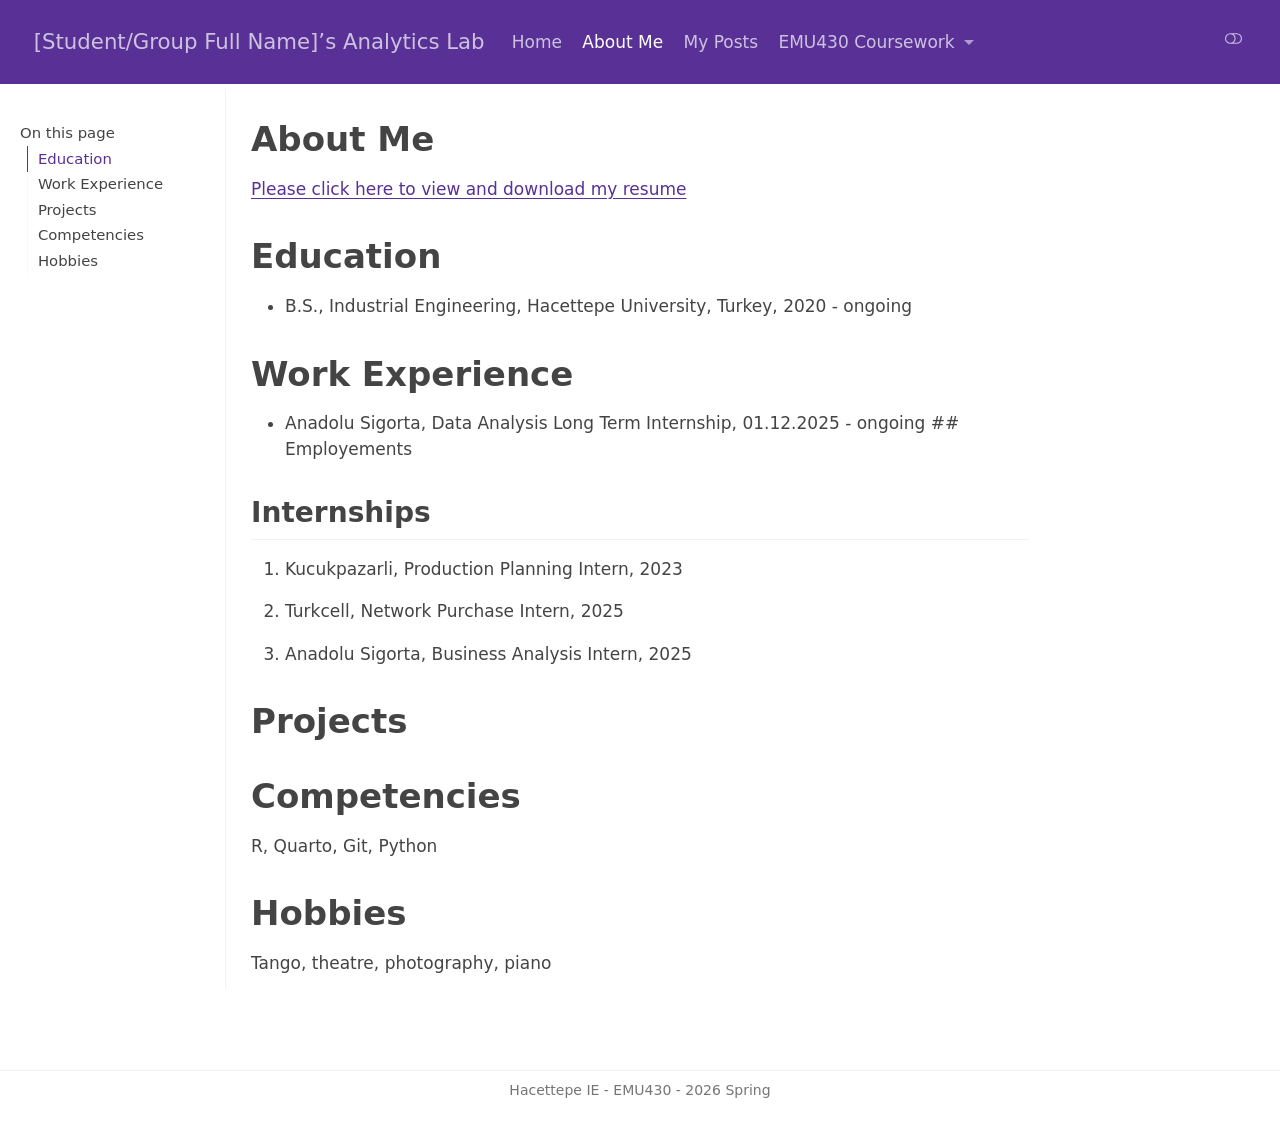
==== docs/about.html @ c9972774 "Personalizations were made and a CV was added." ====
<!DOCTYPE html>
<html xmlns="http://www.w3.org/1999/xhtml" lang="en" xml:lang="en"><head>

<meta charset="utf-8">
<meta name="generator" content="quarto-1.8.25">

<meta name="viewport" content="width=device-width, initial-scale=1.0, user-scalable=yes">


<title>About Me – [Student/Group Full Name]’s Analytics Lab</title>
<style>
code{white-space: pre-wrap;}
span.smallcaps{font-variant: small-caps;}
div.columns{display: flex; gap: min(4vw, 1.5em);}
div.column{flex: auto; overflow-x: auto;}
div.hanging-indent{margin-left: 1.5em; text-indent: -1.5em;}
ul.task-list{list-style: none;}
ul.task-list li input[type="checkbox"] {
  width: 0.8em;
  margin: 0 0.8em 0.2em -1em; /* quarto-specific, see https://github.com/quarto-dev/quarto-cli/issues/4556 */ 
  vertical-align: middle;
}
</style>


<script src="site_libs/quarto-nav/quarto-nav.js"></script>
<script src="site_libs/quarto-nav/headroom.min.js"></script>
<script src="site_libs/clipboard/clipboard.min.js"></script>
<script src="site_libs/quarto-search/autocomplete.umd.js"></script>
<script src="site_libs/quarto-search/fuse.min.js"></script>
<script src="site_libs/quarto-search/quarto-search.js"></script>
<meta name="quarto:offset" content="./">
<script src="site_libs/quarto-html/quarto.js" type="module"></script>
<script src="site_libs/quarto-html/tabsets/tabsets.js" type="module"></script>
<script src="site_libs/quarto-html/axe/axe-check.js" type="module"></script>
<script src="site_libs/quarto-html/popper.min.js"></script>
<script src="site_libs/quarto-html/tippy.umd.min.js"></script>
<script src="site_libs/quarto-html/anchor.min.js"></script>
<link href="site_libs/quarto-html/tippy.css" rel="stylesheet">
<link href="site_libs/quarto-html/quarto-syntax-highlighting-7b89279ff1a6dce999919e0e67d4d9ec.css" rel="stylesheet" class="quarto-color-scheme" id="quarto-text-highlighting-styles">
<link href="site_libs/quarto-html/quarto-syntax-highlighting-dark-707d8167ce6003fca903bfe2be84ab7f.css" rel="stylesheet" class="quarto-color-scheme quarto-color-alternate" id="quarto-text-highlighting-styles">
<link href="site_libs/quarto-html/quarto-syntax-highlighting-7b89279ff1a6dce999919e0e67d4d9ec.css" rel="stylesheet" class="quarto-color-scheme-extra" id="quarto-text-highlighting-styles">
<script src="site_libs/bootstrap/bootstrap.min.js"></script>
<link href="site_libs/bootstrap/bootstrap-icons.css" rel="stylesheet">
<link href="site_libs/bootstrap/bootstrap-1f4f0a526e33a25f9ede20238f494f88.min.css" rel="stylesheet" append-hash="true" class="quarto-color-scheme" id="quarto-bootstrap" data-mode="light">
<link href="site_libs/bootstrap/bootstrap-dark-b7d7e4963d0d63b27f52642e5120691d.min.css" rel="stylesheet" append-hash="true" class="quarto-color-scheme quarto-color-alternate" id="quarto-bootstrap" data-mode="dark">
<link href="site_libs/bootstrap/bootstrap-1f4f0a526e33a25f9ede20238f494f88.min.css" rel="stylesheet" append-hash="true" class="quarto-color-scheme-extra" id="quarto-bootstrap" data-mode="light">
<script id="quarto-search-options" type="application/json">{
  "location": "navbar",
  "copy-button": false,
  "collapse-after": 3,
  "panel-placement": "end",
  "type": "overlay",
  "limit": 50,
  "keyboard-shortcut": [
    "f",
    "/",
    "s"
  ],
  "show-item-context": false,
  "language": {
    "search-no-results-text": "No results",
    "search-matching-documents-text": "matching documents",
    "search-copy-link-title": "Copy link to search",
    "search-hide-matches-text": "Hide additional matches",
    "search-more-match-text": "more match in this document",
    "search-more-matches-text": "more matches in this document",
    "search-clear-button-title": "Clear",
    "search-text-placeholder": "",
    "search-detached-cancel-button-title": "Cancel",
    "search-submit-button-title": "Submit",
    "search-label": "Search"
  }
}</script>


<link rel="stylesheet" href="styles.css">
</head>

<body class="docked nav-fixed quarto-light"><script id="quarto-html-before-body" type="application/javascript">
    const toggleBodyColorMode = (bsSheetEl) => {
      const mode = bsSheetEl.getAttribute("data-mode");
      const bodyEl = window.document.querySelector("body");
      if (mode === "dark") {
        bodyEl.classList.add("quarto-dark");
        bodyEl.classList.remove("quarto-light");
      } else {
        bodyEl.classList.add("quarto-light");
        bodyEl.classList.remove("quarto-dark");
      }
    }
    const toggleBodyColorPrimary = () => {
      const bsSheetEl = window.document.querySelector("link#quarto-bootstrap:not([rel=disabled-stylesheet])");
      if (bsSheetEl) {
        toggleBodyColorMode(bsSheetEl);
      }
    }
    const setColorSchemeToggle = (alternate) => {
      const toggles = window.document.querySelectorAll('.quarto-color-scheme-toggle');
      for (let i=0; i < toggles.length; i++) {
        const toggle = toggles[i];
        if (toggle) {
          if (alternate) {
            toggle.classList.add("alternate");
          } else {
            toggle.classList.remove("alternate");
          }
        }
      }
    };
    const toggleColorMode = (alternate) => {
      // Switch the stylesheets
      const primaryStylesheets = window.document.querySelectorAll('link.quarto-color-scheme:not(.quarto-color-alternate)');
      const alternateStylesheets = window.document.querySelectorAll('link.quarto-color-scheme.quarto-color-alternate');
      manageTransitions('#quarto-margin-sidebar .nav-link', false);
      if (alternate) {
        // note: dark is layered on light, we don't disable primary!
        enableStylesheet(alternateStylesheets);
        for (const sheetNode of alternateStylesheets) {
          if (sheetNode.id === "quarto-bootstrap") {
            toggleBodyColorMode(sheetNode);
          }
        }
      } else {
        disableStylesheet(alternateStylesheets);
        enableStylesheet(primaryStylesheets)
        toggleBodyColorPrimary();
      }
      manageTransitions('#quarto-margin-sidebar .nav-link', true);
      // Switch the toggles
      setColorSchemeToggle(alternate)
      // Hack to workaround the fact that safari doesn't
      // properly recolor the scrollbar when toggling (#1455)
      if (navigator.userAgent.indexOf('Safari') > 0 && navigator.userAgent.indexOf('Chrome') == -1) {
        manageTransitions("body", false);
        window.scrollTo(0, 1);
        setTimeout(() => {
          window.scrollTo(0, 0);
          manageTransitions("body", true);
        }, 40);
      }
    }
    const disableStylesheet = (stylesheets) => {
      for (let i=0; i < stylesheets.length; i++) {
        const stylesheet = stylesheets[i];
        stylesheet.rel = 'disabled-stylesheet';
      }
    }
    const enableStylesheet = (stylesheets) => {
      for (let i=0; i < stylesheets.length; i++) {
        const stylesheet = stylesheets[i];
        if(stylesheet.rel !== 'stylesheet') { // for Chrome, which will still FOUC without this check
          stylesheet.rel = 'stylesheet';
        }
      }
    }
    const manageTransitions = (selector, allowTransitions) => {
      const els = window.document.querySelectorAll(selector);
      for (let i=0; i < els.length; i++) {
        const el = els[i];
        if (allowTransitions) {
          el.classList.remove('notransition');
        } else {
          el.classList.add('notransition');
        }
      }
    }
    const isFileUrl = () => {
      return window.location.protocol === 'file:';
    }
    const hasAlternateSentinel = () => {
      let styleSentinel = getColorSchemeSentinel();
      if (styleSentinel !== null) {
        return styleSentinel === "alternate";
      } else {
        return false;
      }
    }
    const setStyleSentinel = (alternate) => {
      const value = alternate ? "alternate" : "default";
      if (!isFileUrl()) {
        window.localStorage.setItem("quarto-color-scheme", value);
      } else {
        localAlternateSentinel = value;
      }
    }
    const getColorSchemeSentinel = () => {
      if (!isFileUrl()) {
        const storageValue = window.localStorage.getItem("quarto-color-scheme");
        return storageValue != null ? storageValue : localAlternateSentinel;
      } else {
        return localAlternateSentinel;
      }
    }
    const toggleGiscusIfUsed = (isAlternate, darkModeDefault) => {
      const baseTheme = document.querySelector('#giscus-base-theme')?.value ?? 'light';
      const alternateTheme = document.querySelector('#giscus-alt-theme')?.value ?? 'dark';
      let newTheme = '';
      if(authorPrefersDark) {
        newTheme = isAlternate ? baseTheme : alternateTheme;
      } else {
        newTheme = isAlternate ? alternateTheme : baseTheme;
      }
      const changeGiscusTheme = () => {
        // From: https://github.com/giscus/giscus/issues/336
        const sendMessage = (message) => {
          const iframe = document.querySelector('iframe.giscus-frame');
          if (!iframe) return;
          iframe.contentWindow.postMessage({ giscus: message }, 'https://giscus.app');
        }
        sendMessage({
          setConfig: {
            theme: newTheme
          }
        });
      }
      const isGiscussLoaded = window.document.querySelector('iframe.giscus-frame') !== null;
      if (isGiscussLoaded) {
        changeGiscusTheme();
      }
    };
    const authorPrefersDark = false;
    const darkModeDefault = authorPrefersDark;
      document.querySelector('link#quarto-text-highlighting-styles.quarto-color-scheme-extra').rel = 'disabled-stylesheet';
      document.querySelector('link#quarto-bootstrap.quarto-color-scheme-extra').rel = 'disabled-stylesheet';
    let localAlternateSentinel = darkModeDefault ? 'alternate' : 'default';
    // Dark / light mode switch
    window.quartoToggleColorScheme = () => {
      // Read the current dark / light value
      let toAlternate = !hasAlternateSentinel();
      toggleColorMode(toAlternate);
      setStyleSentinel(toAlternate);
      toggleGiscusIfUsed(toAlternate, darkModeDefault);
      window.dispatchEvent(new Event('resize'));
    };
    // Switch to dark mode if need be
    if (hasAlternateSentinel()) {
      toggleColorMode(true);
    } else {
      toggleColorMode(false);
    }
  </script>

<div id="quarto-search-results"></div>
  <header id="quarto-header" class="headroom fixed-top">
    <nav class="navbar navbar-expand-lg " data-bs-theme="dark">
      <div class="navbar-container container-fluid">
      <div class="navbar-brand-container mx-auto">
    <a href="./index.html" class="navbar-brand navbar-brand-logo">
    </a>
    <a class="navbar-brand" href="./index.html">
    <span class="navbar-title">[Student/Group Full Name]’s Analytics Lab</span>
    </a>
  </div>
            <div id="quarto-search" class="" title="Search"></div>
          <button class="navbar-toggler" type="button" data-bs-toggle="collapse" data-bs-target="#navbarCollapse" aria-controls="navbarCollapse" role="menu" aria-expanded="false" aria-label="Toggle navigation" onclick="if (window.quartoToggleHeadroom) { window.quartoToggleHeadroom(); }">
  <span class="navbar-toggler-icon"></span>
</button>
          <div class="collapse navbar-collapse" id="navbarCollapse">
            <ul class="navbar-nav navbar-nav-scroll me-auto">
  <li class="nav-item">
    <a class="nav-link" href="./index.html"> 
<span class="menu-text">Home</span></a>
  </li>  
  <li class="nav-item">
    <a class="nav-link active" href="./about.html" aria-current="page"> 
<span class="menu-text">About Me</span></a>
  </li>  
  <li class="nav-item">
    <a class="nav-link" href="./posts.html"> 
<span class="menu-text">My Posts</span></a>
  </li>  
  <li class="nav-item dropdown ">
    <a class="nav-link dropdown-toggle" href="#" id="nav-menu-emu430-coursework" role="link" data-bs-toggle="dropdown" aria-expanded="false">
 <span class="menu-text">EMU430 Coursework</span>
    </a>
    <ul class="dropdown-menu" aria-labelledby="nav-menu-emu430-coursework">    
        <li>
    <a class="dropdown-item" href="./assignments.html">
 <span class="dropdown-text">Assignments</span></a>
  </li>  
        <li>
    <a class="dropdown-item" href="./project.html">
 <span class="dropdown-text">Project</span></a>
  </li>  
    </ul>
  </li>
</ul>
          </div> <!-- /navcollapse -->
            <div class="quarto-navbar-tools tools-wide">
    <a href="https://twitter.com" title="" class="quarto-navigation-tool px-1" aria-label=""><i class="bi bi-github"></i></a>
    <a href="https://twitter.com" title="" class="quarto-navigation-tool px-1" aria-label=""><i class="bi bi-twitter"></i></a>
    <a href="https://linkedin.com" title="" class="quarto-navigation-tool px-1" aria-label=""><i class="bi bi-linkedin"></i></a>
  <a href="" class="quarto-color-scheme-toggle quarto-navigation-tool  px-1" onclick="window.quartoToggleColorScheme(); return false;" title="Toggle dark mode"><i class="bi"></i></a>
</div>
      </div> <!-- /container-fluid -->
    </nav>
</header>
<!-- content -->
<div id="quarto-content" class="quarto-container page-columns page-rows-contents page-layout-article page-navbar">
<!-- sidebar -->
  <nav id="quarto-sidebar" class="sidebar collapse collapse-horizontal quarto-sidebar-collapse-item sidebar-navigation docked overflow-auto">
    <nav id="TOC" role="doc-toc" class="toc-active">
    <h2 id="toc-title">On this page</h2>
   
  <ul>
  <li><a href="#education" id="toc-education" class="nav-link active" data-scroll-target="#education">Education</a></li>
  <li><a href="#work-experience" id="toc-work-experience" class="nav-link" data-scroll-target="#work-experience">Work Experience</a>
  <ul class="collapse">
  <li><a href="#internships" id="toc-internships" class="nav-link" data-scroll-target="#internships">Internships</a></li>
  </ul></li>
  <li><a href="#projects" id="toc-projects" class="nav-link" data-scroll-target="#projects">Projects</a></li>
  <li><a href="#competencies" id="toc-competencies" class="nav-link" data-scroll-target="#competencies">Competencies</a></li>
  <li><a href="#hobbies" id="toc-hobbies" class="nav-link" data-scroll-target="#hobbies">Hobbies</a></li>
  </ul>
</nav>
</nav>
<div id="quarto-sidebar-glass" class="quarto-sidebar-collapse-item" data-bs-toggle="collapse" data-bs-target=".quarto-sidebar-collapse-item"></div>
<!-- margin-sidebar -->
    <div id="quarto-margin-sidebar" class="sidebar margin-sidebar zindex-bottom">
    </div>
<!-- main -->
<main class="content" id="quarto-document-content">


<header id="title-block-header" class="quarto-title-block default">
<div class="quarto-title">
<h1 class="title">About Me</h1>
</div>



<div class="quarto-title-meta">

    
  
    
  </div>
  


</header>


<p><a href="CerenDolekResume.pdf">Please click here to view and download my resume</a></p>
<section id="education" class="level1">
<h1>Education</h1>
<ul>
<li>B.S., Industrial Engineering, Hacettepe University, Turkey, 2020 - ongoing</li>
</ul>
</section>
<section id="work-experience" class="level1">
<h1>Work Experience</h1>
<ul>
<li>Anadolu Sigorta, Data Analysis Long Term Internship, 01.12.2025 - ongoing ## Employements</li>
</ul>
<section id="internships" class="level2">
<h2 class="anchored" data-anchor-id="internships">Internships</h2>
<ol type="1">
<li><p>Kucukpazarli, Production Planning Intern, 2023</p></li>
<li><p>Turkcell, Network Purchase Intern, 2025</p></li>
<li><p>Anadolu Sigorta, Business Analysis Intern, 2025</p></li>
</ol>
</section>
</section>
<section id="projects" class="level1">
<h1>Projects</h1>
</section>
<section id="competencies" class="level1">
<h1>Competencies</h1>
<p>R, Quarto, Git, Python</p>
</section>
<section id="hobbies" class="level1">
<h1>Hobbies</h1>
<p>Tango, theatre, photography, piano</p>


</section>

<a onclick="window.scrollTo(0, 0); return false;" role="button" id="quarto-back-to-top"><i class="bi bi-arrow-up"></i> Back to top</a></main> <!-- /main -->
<script id="quarto-html-after-body" type="application/javascript">
  window.document.addEventListener("DOMContentLoaded", function (event) {
    // Ensure there is a toggle, if there isn't float one in the top right
    if (window.document.querySelector('.quarto-color-scheme-toggle') === null) {
      const a = window.document.createElement('a');
      a.classList.add('top-right');
      a.classList.add('quarto-color-scheme-toggle');
      a.href = "";
      a.onclick = function() { try { window.quartoToggleColorScheme(); } catch {} return false; };
      const i = window.document.createElement("i");
      i.classList.add('bi');
      a.appendChild(i);
      window.document.body.appendChild(a);
    }
    setColorSchemeToggle(hasAlternateSentinel())
    const icon = "";
    const anchorJS = new window.AnchorJS();
    anchorJS.options = {
      placement: 'right',
      icon: icon
    };
    anchorJS.add('.anchored');
    const isCodeAnnotation = (el) => {
      for (const clz of el.classList) {
        if (clz.startsWith('code-annotation-')) {                     
          return true;
        }
      }
      return false;
    }
    const onCopySuccess = function(e) {
      // button target
      const button = e.trigger;
      // don't keep focus
      button.blur();
      // flash "checked"
      button.classList.add('code-copy-button-checked');
      var currentTitle = button.getAttribute("title");
      button.setAttribute("title", "Copied!");
      let tooltip;
      if (window.bootstrap) {
        button.setAttribute("data-bs-toggle", "tooltip");
        button.setAttribute("data-bs-placement", "left");
        button.setAttribute("data-bs-title", "Copied!");
        tooltip = new bootstrap.Tooltip(button, 
          { trigger: "manual", 
            customClass: "code-copy-button-tooltip",
            offset: [0, -8]});
        tooltip.show();    
      }
      setTimeout(function() {
        if (tooltip) {
          tooltip.hide();
          button.removeAttribute("data-bs-title");
          button.removeAttribute("data-bs-toggle");
          button.removeAttribute("data-bs-placement");
        }
        button.setAttribute("title", currentTitle);
        button.classList.remove('code-copy-button-checked');
      }, 1000);
      // clear code selection
      e.clearSelection();
    }
    const getTextToCopy = function(trigger) {
      const outerScaffold = trigger.parentElement.cloneNode(true);
      const codeEl = outerScaffold.querySelector('code');
      for (const childEl of codeEl.children) {
        if (isCodeAnnotation(childEl)) {
          childEl.remove();
        }
      }
      return codeEl.innerText;
    }
    const clipboard = new window.ClipboardJS('.code-copy-button:not([data-in-quarto-modal])', {
      text: getTextToCopy
    });
    clipboard.on('success', onCopySuccess);
    if (window.document.getElementById('quarto-embedded-source-code-modal')) {
      const clipboardModal = new window.ClipboardJS('.code-copy-button[data-in-quarto-modal]', {
        text: getTextToCopy,
        container: window.document.getElementById('quarto-embedded-source-code-modal')
      });
      clipboardModal.on('success', onCopySuccess);
    }
      var localhostRegex = new RegExp(/^(?:http|https):\/\/localhost\:?[0-9]*\//);
      var mailtoRegex = new RegExp(/^mailto:/);
        var filterRegex = new RegExp('/' + window.location.host + '/');
      var isInternal = (href) => {
          return filterRegex.test(href) || localhostRegex.test(href) || mailtoRegex.test(href);
      }
      // Inspect non-navigation links and adorn them if external
     var links = window.document.querySelectorAll('a[href]:not(.nav-link):not(.navbar-brand):not(.toc-action):not(.sidebar-link):not(.sidebar-item-toggle):not(.pagination-link):not(.no-external):not([aria-hidden]):not(.dropdown-item):not(.quarto-navigation-tool):not(.about-link)');
      for (var i=0; i<links.length; i++) {
        const link = links[i];
        if (!isInternal(link.href)) {
          // undo the damage that might have been done by quarto-nav.js in the case of
          // links that we want to consider external
          if (link.dataset.originalHref !== undefined) {
            link.href = link.dataset.originalHref;
          }
        }
      }
    function tippyHover(el, contentFn, onTriggerFn, onUntriggerFn) {
      const config = {
        allowHTML: true,
        maxWidth: 500,
        delay: 100,
        arrow: false,
        appendTo: function(el) {
            return el.parentElement;
        },
        interactive: true,
        interactiveBorder: 10,
        theme: 'quarto',
        placement: 'bottom-start',
      };
      if (contentFn) {
        config.content = contentFn;
      }
      if (onTriggerFn) {
        config.onTrigger = onTriggerFn;
      }
      if (onUntriggerFn) {
        config.onUntrigger = onUntriggerFn;
      }
      window.tippy(el, config); 
    }
    const noterefs = window.document.querySelectorAll('a[role="doc-noteref"]');
    for (var i=0; i<noterefs.length; i++) {
      const ref = noterefs[i];
      tippyHover(ref, function() {
        // use id or data attribute instead here
        let href = ref.getAttribute('data-footnote-href') || ref.getAttribute('href');
        try { href = new URL(href).hash; } catch {}
        const id = href.replace(/^#\/?/, "");
        const note = window.document.getElementById(id);
        if (note) {
          return note.innerHTML;
        } else {
          return "";
        }
      });
    }
    const xrefs = window.document.querySelectorAll('a.quarto-xref');
    const processXRef = (id, note) => {
      // Strip column container classes
      const stripColumnClz = (el) => {
        el.classList.remove("page-full", "page-columns");
        if (el.children) {
          for (const child of el.children) {
            stripColumnClz(child);
          }
        }
      }
      stripColumnClz(note)
      if (id === null || id.startsWith('sec-')) {
        // Special case sections, only their first couple elements
        const container = document.createElement("div");
        if (note.children && note.children.length > 2) {
          container.appendChild(note.children[0].cloneNode(true));
          for (let i = 1; i < note.children.length; i++) {
            const child = note.children[i];
            if (child.tagName === "P" && child.innerText === "") {
              continue;
            } else {
              container.appendChild(child.cloneNode(true));
              break;
            }
          }
          if (window.Quarto?.typesetMath) {
            window.Quarto.typesetMath(container);
          }
          return container.innerHTML
        } else {
          if (window.Quarto?.typesetMath) {
            window.Quarto.typesetMath(note);
          }
          return note.innerHTML;
        }
      } else {
        // Remove any anchor links if they are present
        const anchorLink = note.querySelector('a.anchorjs-link');
        if (anchorLink) {
          anchorLink.remove();
        }
        if (window.Quarto?.typesetMath) {
          window.Quarto.typesetMath(note);
        }
        if (note.classList.contains("callout")) {
          return note.outerHTML;
        } else {
          return note.innerHTML;
        }
      }
    }
    for (var i=0; i<xrefs.length; i++) {
      const xref = xrefs[i];
      tippyHover(xref, undefined, function(instance) {
        instance.disable();
        let url = xref.getAttribute('href');
        let hash = undefined; 
        if (url.startsWith('#')) {
          hash = url;
        } else {
          try { hash = new URL(url).hash; } catch {}
        }
        if (hash) {
          const id = hash.replace(/^#\/?/, "");
          const note = window.document.getElementById(id);
          if (note !== null) {
            try {
              const html = processXRef(id, note.cloneNode(true));
              instance.setContent(html);
            } finally {
              instance.enable();
              instance.show();
            }
          } else {
            // See if we can fetch this
            fetch(url.split('#')[0])
            .then(res => res.text())
            .then(html => {
              const parser = new DOMParser();
              const htmlDoc = parser.parseFromString(html, "text/html");
              const note = htmlDoc.getElementById(id);
              if (note !== null) {
                const html = processXRef(id, note);
                instance.setContent(html);
              } 
            }).finally(() => {
              instance.enable();
              instance.show();
            });
          }
        } else {
          // See if we can fetch a full url (with no hash to target)
          // This is a special case and we should probably do some content thinning / targeting
          fetch(url)
          .then(res => res.text())
          .then(html => {
            const parser = new DOMParser();
            const htmlDoc = parser.parseFromString(html, "text/html");
            const note = htmlDoc.querySelector('main.content');
            if (note !== null) {
              // This should only happen for chapter cross references
              // (since there is no id in the URL)
              // remove the first header
              if (note.children.length > 0 && note.children[0].tagName === "HEADER") {
                note.children[0].remove();
              }
              const html = processXRef(null, note);
              instance.setContent(html);
            } 
          }).finally(() => {
            instance.enable();
            instance.show();
          });
        }
      }, function(instance) {
      });
    }
        let selectedAnnoteEl;
        const selectorForAnnotation = ( cell, annotation) => {
          let cellAttr = 'data-code-cell="' + cell + '"';
          let lineAttr = 'data-code-annotation="' +  annotation + '"';
          const selector = 'span[' + cellAttr + '][' + lineAttr + ']';
          return selector;
        }
        const selectCodeLines = (annoteEl) => {
          const doc = window.document;
          const targetCell = annoteEl.getAttribute("data-target-cell");
          const targetAnnotation = annoteEl.getAttribute("data-target-annotation");
          const annoteSpan = window.document.querySelector(selectorForAnnotation(targetCell, targetAnnotation));
          const lines = annoteSpan.getAttribute("data-code-lines").split(",");
          const lineIds = lines.map((line) => {
            return targetCell + "-" + line;
          })
          let top = null;
          let height = null;
          let parent = null;
          if (lineIds.length > 0) {
              //compute the position of the single el (top and bottom and make a div)
              const el = window.document.getElementById(lineIds[0]);
              top = el.offsetTop;
              height = el.offsetHeight;
              parent = el.parentElement.parentElement;
            if (lineIds.length > 1) {
              const lastEl = window.document.getElementById(lineIds[lineIds.length - 1]);
              const bottom = lastEl.offsetTop + lastEl.offsetHeight;
              height = bottom - top;
            }
            if (top !== null && height !== null && parent !== null) {
              // cook up a div (if necessary) and position it 
              let div = window.document.getElementById("code-annotation-line-highlight");
              if (div === null) {
                div = window.document.createElement("div");
                div.setAttribute("id", "code-annotation-line-highlight");
                div.style.position = 'absolute';
                parent.appendChild(div);
              }
              div.style.top = top - 2 + "px";
              div.style.height = height + 4 + "px";
              div.style.left = 0;
              let gutterDiv = window.document.getElementById("code-annotation-line-highlight-gutter");
              if (gutterDiv === null) {
                gutterDiv = window.document.createElement("div");
                gutterDiv.setAttribute("id", "code-annotation-line-highlight-gutter");
                gutterDiv.style.position = 'absolute';
                const codeCell = window.document.getElementById(targetCell);
                const gutter = codeCell.querySelector('.code-annotation-gutter');
                gutter.appendChild(gutterDiv);
              }
              gutterDiv.style.top = top - 2 + "px";
              gutterDiv.style.height = height + 4 + "px";
            }
            selectedAnnoteEl = annoteEl;
          }
        };
        const unselectCodeLines = () => {
          const elementsIds = ["code-annotation-line-highlight", "code-annotation-line-highlight-gutter"];
          elementsIds.forEach((elId) => {
            const div = window.document.getElementById(elId);
            if (div) {
              div.remove();
            }
          });
          selectedAnnoteEl = undefined;
        };
          // Handle positioning of the toggle
      window.addEventListener(
        "resize",
        throttle(() => {
          elRect = undefined;
          if (selectedAnnoteEl) {
            selectCodeLines(selectedAnnoteEl);
          }
        }, 10)
      );
      function throttle(fn, ms) {
      let throttle = false;
      let timer;
        return (...args) => {
          if(!throttle) { // first call gets through
              fn.apply(this, args);
              throttle = true;
          } else { // all the others get throttled
              if(timer) clearTimeout(timer); // cancel #2
              timer = setTimeout(() => {
                fn.apply(this, args);
                timer = throttle = false;
              }, ms);
          }
        };
      }
        // Attach click handler to the DT
        const annoteDls = window.document.querySelectorAll('dt[data-target-cell]');
        for (const annoteDlNode of annoteDls) {
          annoteDlNode.addEventListener('click', (event) => {
            const clickedEl = event.target;
            if (clickedEl !== selectedAnnoteEl) {
              unselectCodeLines();
              const activeEl = window.document.querySelector('dt[data-target-cell].code-annotation-active');
              if (activeEl) {
                activeEl.classList.remove('code-annotation-active');
              }
              selectCodeLines(clickedEl);
              clickedEl.classList.add('code-annotation-active');
            } else {
              // Unselect the line
              unselectCodeLines();
              clickedEl.classList.remove('code-annotation-active');
            }
          });
        }
    const findCites = (el) => {
      const parentEl = el.parentElement;
      if (parentEl) {
        const cites = parentEl.dataset.cites;
        if (cites) {
          return {
            el,
            cites: cites.split(' ')
          };
        } else {
          return findCites(el.parentElement)
        }
      } else {
        return undefined;
      }
    };
    var bibliorefs = window.document.querySelectorAll('a[role="doc-biblioref"]');
    for (var i=0; i<bibliorefs.length; i++) {
      const ref = bibliorefs[i];
      const citeInfo = findCites(ref);
      if (citeInfo) {
        tippyHover(citeInfo.el, function() {
          var popup = window.document.createElement('div');
          citeInfo.cites.forEach(function(cite) {
            var citeDiv = window.document.createElement('div');
            citeDiv.classList.add('hanging-indent');
            citeDiv.classList.add('csl-entry');
            var biblioDiv = window.document.getElementById('ref-' + cite);
            if (biblioDiv) {
              citeDiv.innerHTML = biblioDiv.innerHTML;
            }
            popup.appendChild(citeDiv);
          });
          return popup.innerHTML;
        });
      }
    }
  });
  </script>
</div> <!-- /content -->
<footer class="footer">
  <div class="nav-footer">
    <div class="nav-footer-left">
      &nbsp;
    </div>   
    <div class="nav-footer-center">
<p>Hacettepe IE - EMU430 - 2026 Spring</p>
</div>
    <div class="nav-footer-right">
      &nbsp;
    </div>
  </div>
</footer>




</body></html>
---- docs/site_libs/quarto-html/quarto-syntax-highlighting-7b89279ff1a6dce999919e0e67d4d9ec.css ----
/* quarto syntax highlight colors */
:root {
  --quarto-hl-ot-color: #003B4F;
  --quarto-hl-at-color: #657422;
  --quarto-hl-ss-color: #20794D;
  --quarto-hl-an-color: #5E5E5E;
  --quarto-hl-fu-color: #4758AB;
  --quarto-hl-st-color: #20794D;
  --quarto-hl-cf-color: #003B4F;
  --quarto-hl-op-color: #5E5E5E;
  --quarto-hl-er-color: #AD0000;
  --quarto-hl-bn-color: #AD0000;
  --quarto-hl-al-color: #AD0000;
  --quarto-hl-va-color: #111111;
  --quarto-hl-bu-color: inherit;
  --quarto-hl-ex-color: inherit;
  --quarto-hl-pp-color: #AD0000;
  --quarto-hl-in-color: #5E5E5E;
  --quarto-hl-vs-color: #20794D;
  --quarto-hl-wa-color: #5E5E5E;
  --quarto-hl-do-color: #5E5E5E;
  --quarto-hl-im-color: #00769E;
  --quarto-hl-ch-color: #20794D;
  --quarto-hl-dt-color: #AD0000;
  --quarto-hl-fl-color: #AD0000;
  --quarto-hl-co-color: #5E5E5E;
  --quarto-hl-cv-color: #5E5E5E;
  --quarto-hl-cn-color: #8f5902;
  --quarto-hl-sc-color: #5E5E5E;
  --quarto-hl-dv-color: #AD0000;
  --quarto-hl-kw-color: #003B4F;
}

/* other quarto variables */
:root {
  --quarto-font-monospace: SFMono-Regular, Menlo, Monaco, Consolas, "Liberation Mono", "Courier New", monospace;
}

/* syntax highlight based on Pandoc's rules */
pre > code.sourceCode > span {
  color: #003B4F;
}

code.sourceCode > span {
  color: #003B4F;
}

div.sourceCode,
div.sourceCode pre.sourceCode {
  color: #003B4F;
}

/* Normal */
code span {
  color: #003B4F;
}

/* Alert */
code span.al {
  color: #AD0000;
  font-style: inherit;
}

/* Annotation */
code span.an {
  color: #5E5E5E;
  font-style: inherit;
}

/* Attribute */
code span.at {
  color: #657422;
  font-style: inherit;
}

/* BaseN */
code span.bn {
  color: #AD0000;
  font-style: inherit;
}

/* BuiltIn */
code span.bu {
  font-style: inherit;
}

/* ControlFlow */
code span.cf {
  color: #003B4F;
  font-weight: bold;
  font-style: inherit;
}

/* Char */
code span.ch {
  color: #20794D;
  font-style: inherit;
}

/* Constant */
code span.cn {
  color: #8f5902;
  font-style: inherit;
}

/* Comment */
code span.co {
  color: #5E5E5E;
  font-style: inherit;
}

/* CommentVar */
code span.cv {
  color: #5E5E5E;
  font-style: italic;
}

/* Documentation */
code span.do {
  color: #5E5E5E;
  font-style: italic;
}

/* DataType */
code span.dt {
  color: #AD0000;
  font-style: inherit;
}

/* DecVal */
code span.dv {
  color: #AD0000;
  font-style: inherit;
}

/* Error */
code span.er {
  color: #AD0000;
  font-style: inherit;
}

/* Extension */
code span.ex {
  font-style: inherit;
}

/* Float */
code span.fl {
  color: #AD0000;
  font-style: inherit;
}

/* Function */
code span.fu {
  color: #4758AB;
  font-style: inherit;
}

/* Import */
code span.im {
  color: #00769E;
  font-style: inherit;
}

/* Information */
code span.in {
  color: #5E5E5E;
  font-style: inherit;
}

/* Keyword */
code span.kw {
  color: #003B4F;
  font-weight: bold;
  font-style: inherit;
}

/* Operator */
code span.op {
  color: #5E5E5E;
  font-style: inherit;
}

/* Other */
code span.ot {
  color: #003B4F;
  font-style: inherit;
}

/* Preprocessor */
code span.pp {
  color: #AD0000;
  font-style: inherit;
}

/* SpecialChar */
code span.sc {
  color: #5E5E5E;
  font-style: inherit;
}

/* SpecialString */
code span.ss {
  color: #20794D;
  font-style: inherit;
}

/* String */
code span.st {
  color: #20794D;
  font-style: inherit;
}

/* Variable */
code span.va {
  color: #111111;
  font-style: inherit;
}

/* VerbatimString */
code span.vs {
  color: #20794D;
  font-style: inherit;
}

/* Warning */
code span.wa {
  color: #5E5E5E;
  font-style: italic;
}

.prevent-inlining {
  content: "</";
}

/*# sourceMappingURL=3944bc705cfaf4c80e56f77c5205168a.css.map */
---- docs/site_libs/quarto-html/quarto-syntax-highlighting-dark-707d8167ce6003fca903bfe2be84ab7f.css ----
/* quarto syntax highlight colors */
:root {
  --quarto-hl-al-color: #f07178;
  --quarto-hl-an-color: #d4d0ab;
  --quarto-hl-at-color: #00e0e0;
  --quarto-hl-bn-color: #d4d0ab;
  --quarto-hl-bu-color: #abe338;
  --quarto-hl-ch-color: #abe338;
  --quarto-hl-co-color: #f8f8f2;
  --quarto-hl-cv-color: #ffd700;
  --quarto-hl-cn-color: #ffd700;
  --quarto-hl-cf-color: #ffa07a;
  --quarto-hl-dt-color: #ffa07a;
  --quarto-hl-dv-color: #d4d0ab;
  --quarto-hl-do-color: #f8f8f2;
  --quarto-hl-er-color: #f07178;
  --quarto-hl-ex-color: #00e0e0;
  --quarto-hl-fl-color: #d4d0ab;
  --quarto-hl-fu-color: #ffa07a;
  --quarto-hl-im-color: #abe338;
  --quarto-hl-in-color: #d4d0ab;
  --quarto-hl-kw-color: #ffa07a;
  --quarto-hl-op-color: #ffa07a;
  --quarto-hl-ot-color: #00e0e0;
  --quarto-hl-pp-color: #dcc6e0;
  --quarto-hl-re-color: #00e0e0;
  --quarto-hl-sc-color: #abe338;
  --quarto-hl-ss-color: #abe338;
  --quarto-hl-st-color: #abe338;
  --quarto-hl-va-color: #00e0e0;
  --quarto-hl-vs-color: #abe338;
  --quarto-hl-wa-color: #dcc6e0;
}

/* other quarto variables */
:root {
  --quarto-font-monospace: SFMono-Regular, Menlo, Monaco, Consolas, "Liberation Mono", "Courier New", monospace;
}

/* syntax highlight based on Pandoc's rules */
pre > code.sourceCode > span {
  color: #f8f8f2;
}

code.sourceCode > span {
  color: #f8f8f2;
}

div.sourceCode,
div.sourceCode pre.sourceCode {
  color: #f8f8f2;
}

/* Normal */
code span {
  color: #f8f8f2;
}

/* Alert */
code span.al {
  color: #f07178;
}

/* Annotation */
code span.an {
  color: #d4d0ab;
}

/* Attribute */
code span.at {
  color: #00e0e0;
}

/* BaseN */
code span.bn {
  color: #d4d0ab;
}

/* BuiltIn */
code span.bu {
  color: #abe338;
}

/* ControlFlow */
code span.cf {
  font-weight: bold;
  color: #ffa07a;
}

/* Char */
code span.ch {
  color: #abe338;
}

/* Constant */
code span.cn {
  color: #ffd700;
}

/* Comment */
code span.co {
  font-style: italic;
  color: #f8f8f2;
}

/* CommentVar */
code span.cv {
  color: #ffd700;
}

/* Documentation */
code span.do {
  color: #f8f8f2;
}

/* DataType */
code span.dt {
  color: #ffa07a;
}

/* DecVal */
code span.dv {
  color: #d4d0ab;
}

/* Error */
code span.er {
  color: #f07178;
  text-decoration: underline;
}

/* Extension */
code span.ex {
  font-weight: bold;
  color: #00e0e0;
}

/* Float */
code span.fl {
  color: #d4d0ab;
}

/* Function */
code span.fu {
  color: #ffa07a;
}

/* Import */
code span.im {
  color: #abe338;
}

/* Information */
code span.in {
  color: #d4d0ab;
}

/* Keyword */
code span.kw {
  font-weight: bold;
  color: #ffa07a;
}

/* Operator */
code span.op {
  color: #ffa07a;
}

/* Other */
code span.ot {
  color: #00e0e0;
}

/* Preprocessor */
code span.pp {
  color: #dcc6e0;
}

/* RegionMarker */
code span.re {
  background-color: #f8f8f2;
  color: #00e0e0;
}

/* SpecialChar */
code span.sc {
  color: #abe338;
}

/* SpecialString */
code span.ss {
  color: #abe338;
}

/* String */
code span.st {
  color: #abe338;
}

/* Variable */
code span.va {
  color: #00e0e0;
}

/* VerbatimString */
code span.vs {
  color: #abe338;
}

/* Warning */
code span.wa {
  color: #dcc6e0;
}

.prevent-inlining {
  content: "</";
}

/*# sourceMappingURL=f5ab3bb6f5ded8da9f12dd3a91d3da26.css.map */
---- docs/site_libs/quarto-html/quarto-syntax-highlighting-7b89279ff1a6dce999919e0e67d4d9ec.css ----
/* quarto syntax highlight colors */
:root {
  --quarto-hl-ot-color: #003B4F;
  --quarto-hl-at-color: #657422;
  --quarto-hl-ss-color: #20794D;
  --quarto-hl-an-color: #5E5E5E;
  --quarto-hl-fu-color: #4758AB;
  --quarto-hl-st-color: #20794D;
  --quarto-hl-cf-color: #003B4F;
  --quarto-hl-op-color: #5E5E5E;
  --quarto-hl-er-color: #AD0000;
  --quarto-hl-bn-color: #AD0000;
  --quarto-hl-al-color: #AD0000;
  --quarto-hl-va-color: #111111;
  --quarto-hl-bu-color: inherit;
  --quarto-hl-ex-color: inherit;
  --quarto-hl-pp-color: #AD0000;
  --quarto-hl-in-color: #5E5E5E;
  --quarto-hl-vs-color: #20794D;
  --quarto-hl-wa-color: #5E5E5E;
  --quarto-hl-do-color: #5E5E5E;
  --quarto-hl-im-color: #00769E;
  --quarto-hl-ch-color: #20794D;
  --quarto-hl-dt-color: #AD0000;
  --quarto-hl-fl-color: #AD0000;
  --quarto-hl-co-color: #5E5E5E;
  --quarto-hl-cv-color: #5E5E5E;
  --quarto-hl-cn-color: #8f5902;
  --quarto-hl-sc-color: #5E5E5E;
  --quarto-hl-dv-color: #AD0000;
  --quarto-hl-kw-color: #003B4F;
}

/* other quarto variables */
:root {
  --quarto-font-monospace: SFMono-Regular, Menlo, Monaco, Consolas, "Liberation Mono", "Courier New", monospace;
}

/* syntax highlight based on Pandoc's rules */
pre > code.sourceCode > span {
  color: #003B4F;
}

code.sourceCode > span {
  color: #003B4F;
}

div.sourceCode,
div.sourceCode pre.sourceCode {
  color: #003B4F;
}

/* Normal */
code span {
  color: #003B4F;
}

/* Alert */
code span.al {
  color: #AD0000;
  font-style: inherit;
}

/* Annotation */
code span.an {
  color: #5E5E5E;
  font-style: inherit;
}

/* Attribute */
code span.at {
  color: #657422;
  font-style: inherit;
}

/* BaseN */
code span.bn {
  color: #AD0000;
  font-style: inherit;
}

/* BuiltIn */
code span.bu {
  font-style: inherit;
}

/* ControlFlow */
code span.cf {
  color: #003B4F;
  font-weight: bold;
  font-style: inherit;
}

/* Char */
code span.ch {
  color: #20794D;
  font-style: inherit;
}

/* Constant */
code span.cn {
  color: #8f5902;
  font-style: inherit;
}

/* Comment */
code span.co {
  color: #5E5E5E;
  font-style: inherit;
}

/* CommentVar */
code span.cv {
  color: #5E5E5E;
  font-style: italic;
}

/* Documentation */
code span.do {
  color: #5E5E5E;
  font-style: italic;
}

/* DataType */
code span.dt {
  color: #AD0000;
  font-style: inherit;
}

/* DecVal */
code span.dv {
  color: #AD0000;
  font-style: inherit;
}

/* Error */
code span.er {
  color: #AD0000;
  font-style: inherit;
}

/* Extension */
code span.ex {
  font-style: inherit;
}

/* Float */
code span.fl {
  color: #AD0000;
  font-style: inherit;
}

/* Function */
code span.fu {
  color: #4758AB;
  font-style: inherit;
}

/* Import */
code span.im {
  color: #00769E;
  font-style: inherit;
}

/* Information */
code span.in {
  color: #5E5E5E;
  font-style: inherit;
}

/* Keyword */
code span.kw {
  color: #003B4F;
  font-weight: bold;
  font-style: inherit;
}

/* Operator */
code span.op {
  color: #5E5E5E;
  font-style: inherit;
}

/* Other */
code span.ot {
  color: #003B4F;
  font-style: inherit;
}

/* Preprocessor */
code span.pp {
  color: #AD0000;
  font-style: inherit;
}

/* SpecialChar */
code span.sc {
  color: #5E5E5E;
  font-style: inherit;
}

/* SpecialString */
code span.ss {
  color: #20794D;
  font-style: inherit;
}

/* String */
code span.st {
  color: #20794D;
  font-style: inherit;
}

/* Variable */
code span.va {
  color: #111111;
  font-style: inherit;
}

/* VerbatimString */
code span.vs {
  color: #20794D;
  font-style: inherit;
}

/* Warning */
code span.wa {
  color: #5E5E5E;
  font-style: italic;
}

.prevent-inlining {
  content: "</";
}

/*# sourceMappingURL=3944bc705cfaf4c80e56f77c5205168a.css.map */
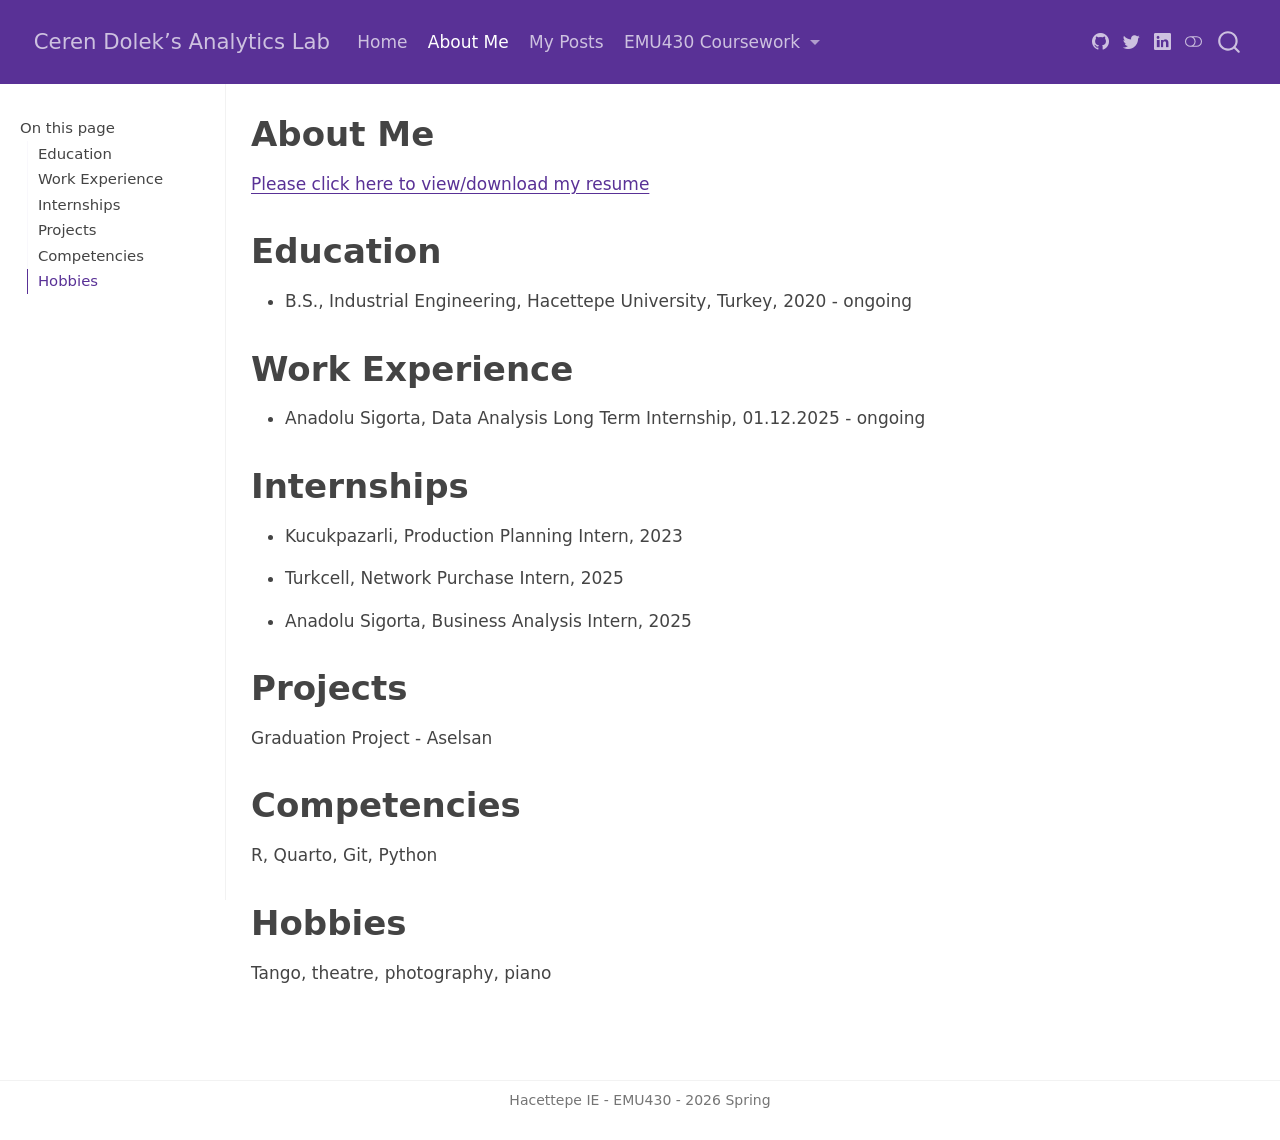
==== commit 6958b351: "html updated" ====
--- a/docs/about.html
+++ b/docs/about.html
@@ -7,7 +7,7 @@
 <meta name="viewport" content="width=device-width, initial-scale=1.0, user-scalable=yes">
 
 
-<title>About Me – [Student/Group Full Name]’s Analytics Lab</title>
+<title>About Me – Ceren Dolek’s Analytics Lab</title>
 <style>
 code{white-space: pre-wrap;}
 span.smallcaps{font-variant: small-caps;}
@@ -249,7 +249,7 @@
     <a href="./index.html" class="navbar-brand navbar-brand-logo">
     </a>
     <a class="navbar-brand" href="./index.html">
-    <span class="navbar-title">[Student/Group Full Name]’s Analytics Lab</span>
+    <span class="navbar-title">Ceren Dolek’s Analytics Lab</span>
     </a>
   </div>
             <div id="quarto-search" class="" title="Search"></div>
@@ -288,9 +288,9 @@
 </ul>
           </div> <!-- /navcollapse -->
             <div class="quarto-navbar-tools tools-wide">
-    <a href="https://twitter.com" title="" class="quarto-navigation-tool px-1" aria-label=""><i class="bi bi-github"></i></a>
-    <a href="https://twitter.com" title="" class="quarto-navigation-tool px-1" aria-label=""><i class="bi bi-twitter"></i></a>
-    <a href="https://linkedin.com" title="" class="quarto-navigation-tool px-1" aria-label=""><i class="bi bi-linkedin"></i></a>
+    <a href="https://github.com/emu-hacettepe-analytics/emu430-spring2026-cerendolek" title="" class="quarto-navigation-tool px-1" aria-label=""><i class="bi bi-github"></i></a>
+    <a href="https://www.google.com/" title="" class="quarto-navigation-tool px-1" aria-label=""><i class="bi bi-twitter"></i></a>
+    <a href="https://www.linkedin.com/in/cerendolek/" title="" class="quarto-navigation-tool px-1" aria-label=""><i class="bi bi-linkedin"></i></a>
   <a href="" class="quarto-color-scheme-toggle quarto-navigation-tool  px-1" onclick="window.quartoToggleColorScheme(); return false;" title="Toggle dark mode"><i class="bi"></i></a>
 </div>
       </div> <!-- /container-fluid -->
@@ -305,10 +305,8 @@
    
   <ul>
   <li><a href="#education" id="toc-education" class="nav-link active" data-scroll-target="#education">Education</a></li>
-  <li><a href="#work-experience" id="toc-work-experience" class="nav-link" data-scroll-target="#work-experience">Work Experience</a>
-  <ul class="collapse">
+  <li><a href="#work-experience" id="toc-work-experience" class="nav-link" data-scroll-target="#work-experience">Work Experience</a></li>
   <li><a href="#internships" id="toc-internships" class="nav-link" data-scroll-target="#internships">Internships</a></li>
-  </ul></li>
   <li><a href="#projects" id="toc-projects" class="nav-link" data-scroll-target="#projects">Projects</a></li>
   <li><a href="#competencies" id="toc-competencies" class="nav-link" data-scroll-target="#competencies">Competencies</a></li>
   <li><a href="#hobbies" id="toc-hobbies" class="nav-link" data-scroll-target="#hobbies">Hobbies</a></li>
@@ -342,7 +340,7 @@
 </header>
 
 
-<p><a href="CerenDolekResume.pdf">Please click here to view and download my resume</a></p>
+<p><a href="CerenDolekResume.pdf">Please click here to view/download my resume</a></p>
 <section id="education" class="level1">
 <h1>Education</h1>
 <ul>
@@ -352,19 +350,20 @@
 <section id="work-experience" class="level1">
 <h1>Work Experience</h1>
 <ul>
-<li>Anadolu Sigorta, Data Analysis Long Term Internship, 01.12.2025 - ongoing ## Employements</li>
+<li>Anadolu Sigorta, Data Analysis Long Term Internship, 01.12.2025 - ongoing</li>
 </ul>
-<section id="internships" class="level2">
-<h2 class="anchored" data-anchor-id="internships">Internships</h2>
-<ol type="1">
+</section>
+<section id="internships" class="level1">
+<h1>Internships</h1>
+<ul>
 <li><p>Kucukpazarli, Production Planning Intern, 2023</p></li>
 <li><p>Turkcell, Network Purchase Intern, 2025</p></li>
 <li><p>Anadolu Sigorta, Business Analysis Intern, 2025</p></li>
-</ol>
-</section>
+</ul>
 </section>
 <section id="projects" class="level1">
 <h1>Projects</h1>
+<p>Graduation Project - Aselsan</p>
 </section>
 <section id="competencies" class="level1">
 <h1>Competencies</h1>
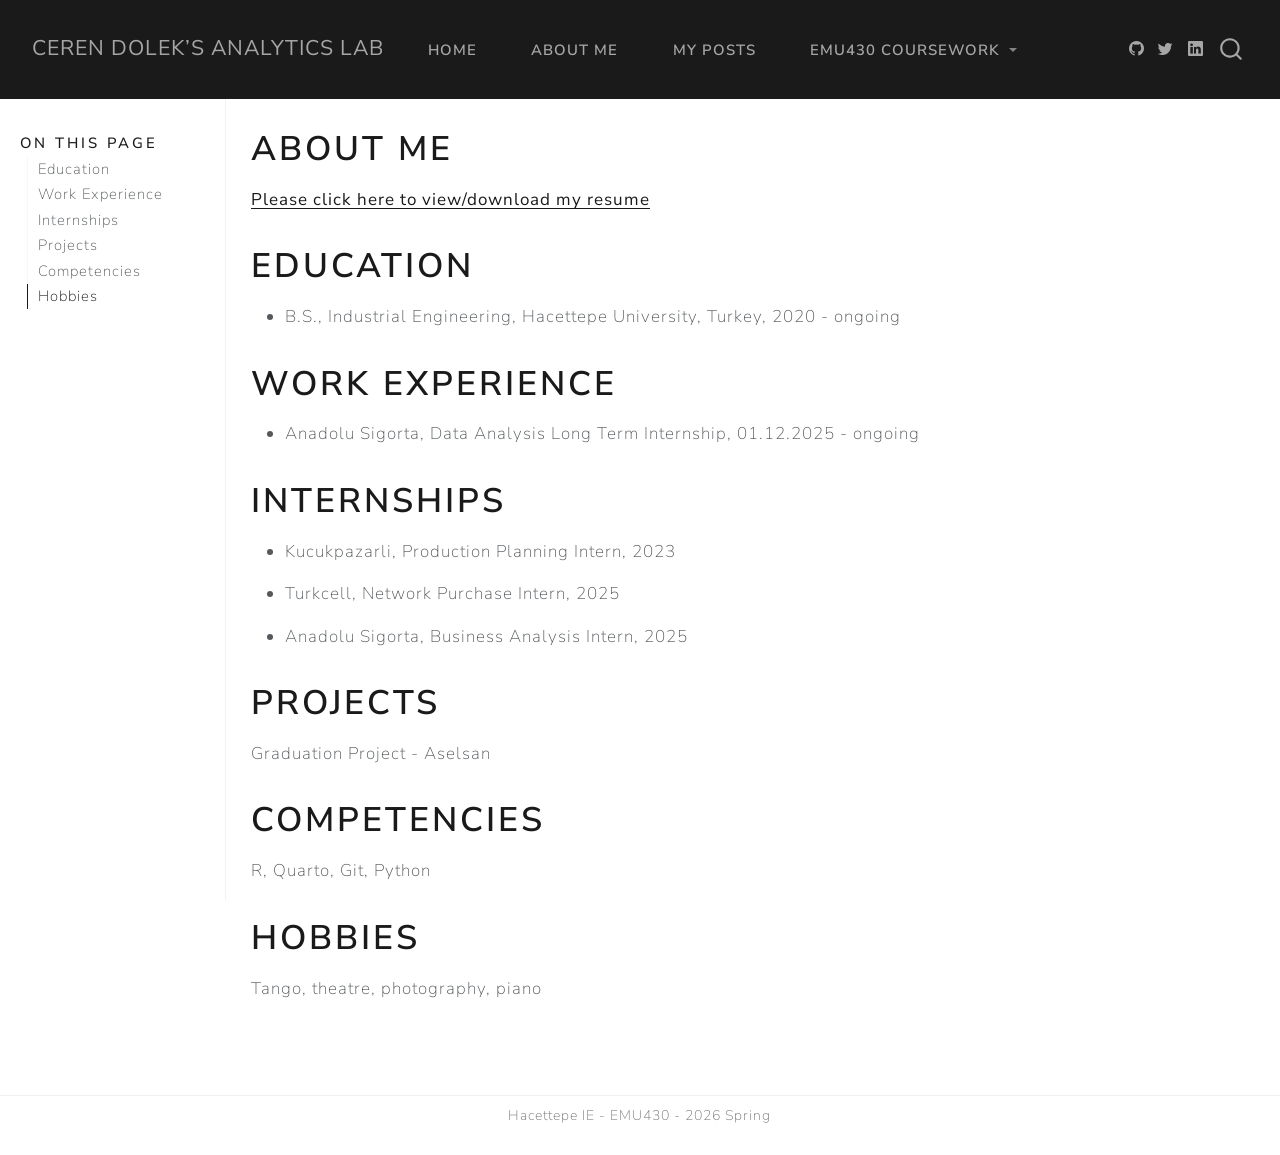
==== commit a459eb58: "update" ====
--- a/docs/about.html
+++ b/docs/about.html
@@ -37,14 +37,10 @@
 <script src="site_libs/quarto-html/tippy.umd.min.js"></script>
 <script src="site_libs/quarto-html/anchor.min.js"></script>
 <link href="site_libs/quarto-html/tippy.css" rel="stylesheet">
-<link href="site_libs/quarto-html/quarto-syntax-highlighting-7b89279ff1a6dce999919e0e67d4d9ec.css" rel="stylesheet" class="quarto-color-scheme" id="quarto-text-highlighting-styles">
-<link href="site_libs/quarto-html/quarto-syntax-highlighting-dark-707d8167ce6003fca903bfe2be84ab7f.css" rel="stylesheet" class="quarto-color-scheme quarto-color-alternate" id="quarto-text-highlighting-styles">
-<link href="site_libs/quarto-html/quarto-syntax-highlighting-7b89279ff1a6dce999919e0e67d4d9ec.css" rel="stylesheet" class="quarto-color-scheme-extra" id="quarto-text-highlighting-styles">
+<link href="site_libs/quarto-html/quarto-syntax-highlighting-7b89279ff1a6dce999919e0e67d4d9ec.css" rel="stylesheet" id="quarto-text-highlighting-styles">
 <script src="site_libs/bootstrap/bootstrap.min.js"></script>
 <link href="site_libs/bootstrap/bootstrap-icons.css" rel="stylesheet">
-<link href="site_libs/bootstrap/bootstrap-1f4f0a526e33a25f9ede20238f494f88.min.css" rel="stylesheet" append-hash="true" class="quarto-color-scheme" id="quarto-bootstrap" data-mode="light">
-<link href="site_libs/bootstrap/bootstrap-dark-b7d7e4963d0d63b27f52642e5120691d.min.css" rel="stylesheet" append-hash="true" class="quarto-color-scheme quarto-color-alternate" id="quarto-bootstrap" data-mode="dark">
-<link href="site_libs/bootstrap/bootstrap-1f4f0a526e33a25f9ede20238f494f88.min.css" rel="stylesheet" append-hash="true" class="quarto-color-scheme-extra" id="quarto-bootstrap" data-mode="light">
+<link href="site_libs/bootstrap/bootstrap-9ee8342cdd1c42117ce06b6284d41c91.min.css" rel="stylesheet" append-hash="true" id="quarto-bootstrap" data-mode="light">
 <script id="quarto-search-options" type="application/json">{
   "location": "navbar",
   "copy-button": false,
@@ -77,169 +73,7 @@
 <link rel="stylesheet" href="styles.css">
 </head>
 
-<body class="docked nav-fixed quarto-light"><script id="quarto-html-before-body" type="application/javascript">
-    const toggleBodyColorMode = (bsSheetEl) => {
-      const mode = bsSheetEl.getAttribute("data-mode");
-      const bodyEl = window.document.querySelector("body");
-      if (mode === "dark") {
-        bodyEl.classList.add("quarto-dark");
-        bodyEl.classList.remove("quarto-light");
-      } else {
-        bodyEl.classList.add("quarto-light");
-        bodyEl.classList.remove("quarto-dark");
-      }
-    }
-    const toggleBodyColorPrimary = () => {
-      const bsSheetEl = window.document.querySelector("link#quarto-bootstrap:not([rel=disabled-stylesheet])");
-      if (bsSheetEl) {
-        toggleBodyColorMode(bsSheetEl);
-      }
-    }
-    const setColorSchemeToggle = (alternate) => {
-      const toggles = window.document.querySelectorAll('.quarto-color-scheme-toggle');
-      for (let i=0; i < toggles.length; i++) {
-        const toggle = toggles[i];
-        if (toggle) {
-          if (alternate) {
-            toggle.classList.add("alternate");
-          } else {
-            toggle.classList.remove("alternate");
-          }
-        }
-      }
-    };
-    const toggleColorMode = (alternate) => {
-      // Switch the stylesheets
-      const primaryStylesheets = window.document.querySelectorAll('link.quarto-color-scheme:not(.quarto-color-alternate)');
-      const alternateStylesheets = window.document.querySelectorAll('link.quarto-color-scheme.quarto-color-alternate');
-      manageTransitions('#quarto-margin-sidebar .nav-link', false);
-      if (alternate) {
-        // note: dark is layered on light, we don't disable primary!
-        enableStylesheet(alternateStylesheets);
-        for (const sheetNode of alternateStylesheets) {
-          if (sheetNode.id === "quarto-bootstrap") {
-            toggleBodyColorMode(sheetNode);
-          }
-        }
-      } else {
-        disableStylesheet(alternateStylesheets);
-        enableStylesheet(primaryStylesheets)
-        toggleBodyColorPrimary();
-      }
-      manageTransitions('#quarto-margin-sidebar .nav-link', true);
-      // Switch the toggles
-      setColorSchemeToggle(alternate)
-      // Hack to workaround the fact that safari doesn't
-      // properly recolor the scrollbar when toggling (#1455)
-      if (navigator.userAgent.indexOf('Safari') > 0 && navigator.userAgent.indexOf('Chrome') == -1) {
-        manageTransitions("body", false);
-        window.scrollTo(0, 1);
-        setTimeout(() => {
-          window.scrollTo(0, 0);
-          manageTransitions("body", true);
-        }, 40);
-      }
-    }
-    const disableStylesheet = (stylesheets) => {
-      for (let i=0; i < stylesheets.length; i++) {
-        const stylesheet = stylesheets[i];
-        stylesheet.rel = 'disabled-stylesheet';
-      }
-    }
-    const enableStylesheet = (stylesheets) => {
-      for (let i=0; i < stylesheets.length; i++) {
-        const stylesheet = stylesheets[i];
-        if(stylesheet.rel !== 'stylesheet') { // for Chrome, which will still FOUC without this check
-          stylesheet.rel = 'stylesheet';
-        }
-      }
-    }
-    const manageTransitions = (selector, allowTransitions) => {
-      const els = window.document.querySelectorAll(selector);
-      for (let i=0; i < els.length; i++) {
-        const el = els[i];
-        if (allowTransitions) {
-          el.classList.remove('notransition');
-        } else {
-          el.classList.add('notransition');
-        }
-      }
-    }
-    const isFileUrl = () => {
-      return window.location.protocol === 'file:';
-    }
-    const hasAlternateSentinel = () => {
-      let styleSentinel = getColorSchemeSentinel();
-      if (styleSentinel !== null) {
-        return styleSentinel === "alternate";
-      } else {
-        return false;
-      }
-    }
-    const setStyleSentinel = (alternate) => {
-      const value = alternate ? "alternate" : "default";
-      if (!isFileUrl()) {
-        window.localStorage.setItem("quarto-color-scheme", value);
-      } else {
-        localAlternateSentinel = value;
-      }
-    }
-    const getColorSchemeSentinel = () => {
-      if (!isFileUrl()) {
-        const storageValue = window.localStorage.getItem("quarto-color-scheme");
-        return storageValue != null ? storageValue : localAlternateSentinel;
-      } else {
-        return localAlternateSentinel;
-      }
-    }
-    const toggleGiscusIfUsed = (isAlternate, darkModeDefault) => {
-      const baseTheme = document.querySelector('#giscus-base-theme')?.value ?? 'light';
-      const alternateTheme = document.querySelector('#giscus-alt-theme')?.value ?? 'dark';
-      let newTheme = '';
-      if(authorPrefersDark) {
-        newTheme = isAlternate ? baseTheme : alternateTheme;
-      } else {
-        newTheme = isAlternate ? alternateTheme : baseTheme;
-      }
-      const changeGiscusTheme = () => {
-        // From: https://github.com/giscus/giscus/issues/336
-        const sendMessage = (message) => {
-          const iframe = document.querySelector('iframe.giscus-frame');
-          if (!iframe) return;
-          iframe.contentWindow.postMessage({ giscus: message }, 'https://giscus.app');
-        }
-        sendMessage({
-          setConfig: {
-            theme: newTheme
-          }
-        });
-      }
-      const isGiscussLoaded = window.document.querySelector('iframe.giscus-frame') !== null;
-      if (isGiscussLoaded) {
-        changeGiscusTheme();
-      }
-    };
-    const authorPrefersDark = false;
-    const darkModeDefault = authorPrefersDark;
-      document.querySelector('link#quarto-text-highlighting-styles.quarto-color-scheme-extra').rel = 'disabled-stylesheet';
-      document.querySelector('link#quarto-bootstrap.quarto-color-scheme-extra').rel = 'disabled-stylesheet';
-    let localAlternateSentinel = darkModeDefault ? 'alternate' : 'default';
-    // Dark / light mode switch
-    window.quartoToggleColorScheme = () => {
-      // Read the current dark / light value
-      let toAlternate = !hasAlternateSentinel();
-      toggleColorMode(toAlternate);
-      setStyleSentinel(toAlternate);
-      toggleGiscusIfUsed(toAlternate, darkModeDefault);
-      window.dispatchEvent(new Event('resize'));
-    };
-    // Switch to dark mode if need be
-    if (hasAlternateSentinel()) {
-      toggleColorMode(true);
-    } else {
-      toggleColorMode(false);
-    }
-  </script>
+<body class="docked nav-fixed quarto-light">
 
 <div id="quarto-search-results"></div>
   <header id="quarto-header" class="headroom fixed-top">
@@ -291,7 +125,6 @@
     <a href="https://github.com/emu-hacettepe-analytics/emu430-spring2026-cerendolek" title="" class="quarto-navigation-tool px-1" aria-label=""><i class="bi bi-github"></i></a>
     <a href="https://www.google.com/" title="" class="quarto-navigation-tool px-1" aria-label=""><i class="bi bi-twitter"></i></a>
     <a href="https://www.linkedin.com/in/cerendolek/" title="" class="quarto-navigation-tool px-1" aria-label=""><i class="bi bi-linkedin"></i></a>
-  <a href="" class="quarto-color-scheme-toggle quarto-navigation-tool  px-1" onclick="window.quartoToggleColorScheme(); return false;" title="Toggle dark mode"><i class="bi"></i></a>
 </div>
       </div> <!-- /container-fluid -->
     </nav>
@@ -319,7 +152,6 @@
     </div>
 <!-- main -->
 <main class="content" id="quarto-document-content">
-
 
 <header id="title-block-header" class="quarto-title-block default">
 <div class="quarto-title">
@@ -379,19 +211,6 @@
 <a onclick="window.scrollTo(0, 0); return false;" role="button" id="quarto-back-to-top"><i class="bi bi-arrow-up"></i> Back to top</a></main> <!-- /main -->
 <script id="quarto-html-after-body" type="application/javascript">
   window.document.addEventListener("DOMContentLoaded", function (event) {
-    // Ensure there is a toggle, if there isn't float one in the top right
-    if (window.document.querySelector('.quarto-color-scheme-toggle') === null) {
-      const a = window.document.createElement('a');
-      a.classList.add('top-right');
-      a.classList.add('quarto-color-scheme-toggle');
-      a.href = "";
-      a.onclick = function() { try { window.quartoToggleColorScheme(); } catch {} return false; };
-      const i = window.document.createElement("i");
-      i.classList.add('bi');
-      a.appendChild(i);
-      window.document.body.appendChild(a);
-    }
-    setColorSchemeToggle(hasAlternateSentinel())
     const icon = "";
     const anchorJS = new window.AnchorJS();
     anchorJS.options = {
